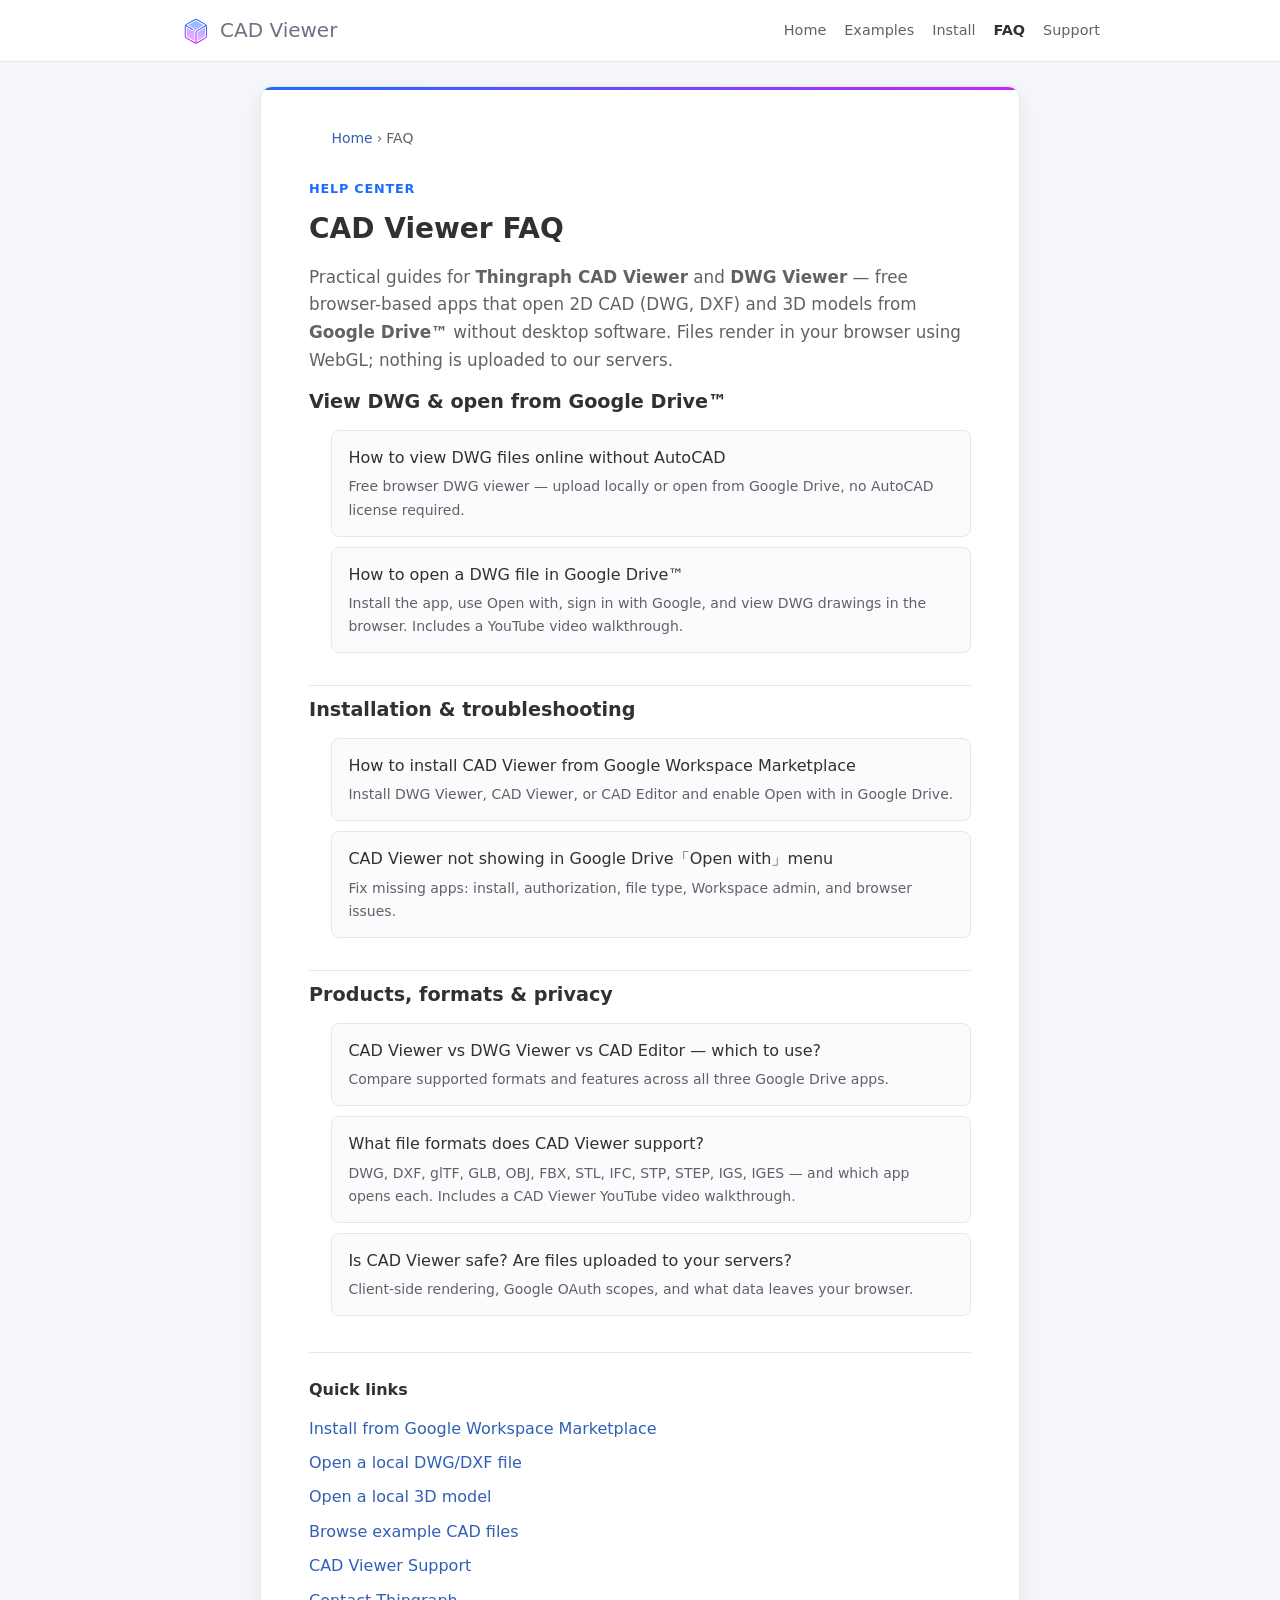
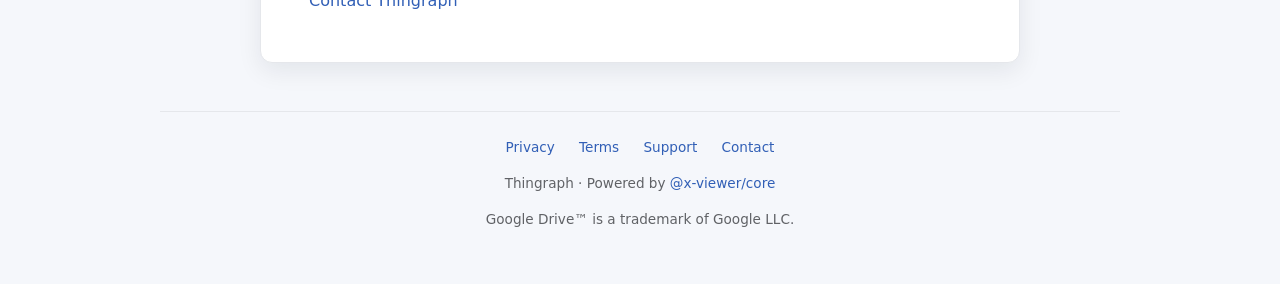
==== faq/index.html @ 72646dc9 "Update" ====
<!DOCTYPE html>
<html lang="en">
  <head>
    <meta charset="UTF-8" />
    <meta name="viewport" content="width=device-width, initial-scale=1.0" />
    <title>FAQ – CAD Viewer &amp; DWG Viewer for Google Drive™ | Thingraph</title>
    <meta
      name="description"
      content="Frequently asked questions about Thingraph CAD Viewer and DWG Viewer for Google Drive™. Guides for opening DWG, DXF, and 3D CAD files, supported formats, installation, and troubleshooting."
    />
    <meta
      name="keywords"
      content="CAD Viewer FAQ, DWG Viewer FAQ, Google Drive CAD, open DWG online, supported CAD formats, Thingraph"
    />
    <link rel="canonical" href="https://cad.thingraph.site/faq/" />
    <meta property="og:type" content="website" />
    <meta property="og:site_name" content="CAD Viewer" />
    <meta property="og:title" content="FAQ – CAD Viewer for Google Drive™" />
    <meta
      property="og:description"
      content="Help articles for opening CAD files from Google Drive™, supported formats, and browser-based DWG/DXF/3D viewing."
    />
    <meta property="og:url" content="https://cad.thingraph.site/faq/" />
    <meta property="og:image" content="https://cad.thingraph.site/og-image.png" />
    <link rel="stylesheet" href="/faq/faq.css" />
    <script type="application/ld+json">
      {
        "@context": "https://schema.org",
        "@type": "CollectionPage",
        "name": "CAD Viewer FAQ",
        "description": "Frequently asked questions and how-to guides for Thingraph CAD Viewer and DWG Viewer for Google Drive.",
        "url": "https://cad.thingraph.site/faq/",
        "isPartOf": {
          "@type": "WebSite",
          "name": "CAD Viewer",
          "url": "https://cad.thingraph.site/"
        },
        "breadcrumb": {
          "@type": "BreadcrumbList",
          "itemListElement": [
            { "@type": "ListItem", "position": 1, "name": "Home", "item": "https://cad.thingraph.site/home" },
            { "@type": "ListItem", "position": 2, "name": "FAQ", "item": "https://cad.thingraph.site/faq/" }
          ]
        }
      }
    </script>
  </head>
  <body>
    <header class="faq-header">
      <div class="faq-header__inner">
        <a class="faq-brand" href="/home">
          <img src="/cube-64.svg" width="32" height="32" alt="" />
          <span>CAD Viewer</span>
        </a>
        <nav aria-label="Main">
          <ul class="faq-nav">
            <li><a href="/home">Home</a></li>
            <li><a href="/examples">Examples</a></li>
            <li><a href="/install">Install</a></li>
            <li><a href="/faq/" aria-current="page">FAQ</a></li>
            <li><a href="/google/cad-viewer-support">Support</a></li>
          </ul>
        </nav>
      </div>
    </header>

    <div class="faq-wrap">
      <article class="faq-card">
        <nav class="faq-breadcrumb" aria-label="Breadcrumb">
          <ol>
            <li><a href="/home">Home</a></li>
            <li><span aria-current="page">FAQ</span></li>
          </ol>
        </nav>

        <p class="faq-eyebrow">Help center</p>
        <h1>CAD Viewer FAQ</h1>
        <p class="faq-lead">
          Practical guides for <strong>Thingraph CAD Viewer</strong> and <strong>DWG Viewer</strong> — free browser-based
          apps that open 2D CAD (DWG, DXF) and 3D models from <strong>Google Drive™</strong> without desktop software.
          Files render in your browser using WebGL; nothing is uploaded to our servers.
        </p>

        <h2 class="faq-section-title">View DWG &amp; open from Google Drive™</h2>
        <ul class="faq-article-list">
          <li>
            <a href="/faq/view-dwg-online-without-autocad.html">
              How to view DWG files online without AutoCAD
              <span class="faq-article-desc">
                Free browser DWG viewer — upload locally or open from Google Drive, no AutoCAD license required.
              </span>
            </a>
          </li>
          <li>
            <a href="/faq/how-to-open-dwg-in-google-drive.html">
              How to open a DWG file in Google Drive™
              <span class="faq-article-desc">
                Install the app, use Open with, sign in with Google, and view DWG drawings in the browser. Includes a
                YouTube video walkthrough.
              </span>
            </a>
          </li>
        </ul>

        <h2 class="faq-section-title">Installation &amp; troubleshooting</h2>
        <ul class="faq-article-list">
          <li>
            <a href="/faq/install-cad-viewer-google-workspace-marketplace.html">
              How to install CAD Viewer from Google Workspace Marketplace
              <span class="faq-article-desc">
                Install DWG Viewer, CAD Viewer, or CAD Editor and enable Open with in Google Drive.
              </span>
            </a>
          </li>
          <li>
            <a href="/faq/open-with-not-showing-in-google-drive.html">
              CAD Viewer not showing in Google Drive「Open with」menu
              <span class="faq-article-desc">
                Fix missing apps: install, authorization, file type, Workspace admin, and browser issues.
              </span>
            </a>
          </li>
        </ul>

        <h2 class="faq-section-title">Products, formats &amp; privacy</h2>
        <ul class="faq-article-list">
          <li>
            <a href="/faq/cad-viewer-vs-dwg-viewer-vs-cad-editor.html">
              CAD Viewer vs DWG Viewer vs CAD Editor — which to use?
              <span class="faq-article-desc">
                Compare supported formats and features across all three Google Drive apps.
              </span>
            </a>
          </li>
          <li>
            <a href="/faq/what-formats-does-cad-viewer-support.html">
              What file formats does CAD Viewer support?
              <span class="faq-article-desc">
                DWG, DXF, glTF, GLB, OBJ, FBX, STL, IFC, STP, STEP, IGS, IGES — and which app opens each. Includes a
                CAD Viewer YouTube video walkthrough.
              </span>
            </a>
          </li>
          <li>
            <a href="/faq/is-cad-viewer-safe-are-files-uploaded-to-servers.html">
              Is CAD Viewer safe? Are files uploaded to your servers?
              <span class="faq-article-desc">
                Client-side rendering, Google OAuth scopes, and what data leaves your browser.
              </span>
            </a>
          </li>
        </ul>

        <section class="faq-related">
          <h2>Quick links</h2>
          <ul>
            <li><a href="/install">Install from Google Workspace Marketplace</a></li>
            <li><a href="/dwg-viewer">Open a local DWG/DXF file</a></li>
            <li><a href="/cad-viewer">Open a local 3D model</a></li>
            <li><a href="/examples">Browse example CAD files</a></li>
            <li><a href="/google/cad-viewer-support">CAD Viewer Support</a></li>
            <li><a href="/contact">Contact Thingraph</a></li>
          </ul>
        </section>
      </article>
    </div>

    <footer class="faq-footer">
      <nav aria-label="Footer">
        <a href="/google/cad-viewer-privacy">Privacy</a>
        <a href="/google/cad-viewer-terms">Terms</a>
        <a href="/google/cad-viewer-support">Support</a>
        <a href="/contact">Contact</a>
      </nav>
      <p>Thingraph · Powered by <a href="https://www.npmjs.com/package/@x-viewer/core" rel="noopener noreferrer">@x-viewer/core</a></p>
      <p>Google Drive™ is a trademark of Google LLC.</p>
    </footer>
  </body>
</html>
---- faq/faq.css ----
/**
 * Static FAQ pages — self-contained styles aligned with cad.thingraph.site.
 * New articles: copy an existing .html, update <title>, meta, JSON-LD, and <main>.
 */
:root {
  --font-sans: ui-sans-serif, system-ui, -apple-system, 'Segoe UI', Roboto, 'Helvetica Neue', Arial, sans-serif;
  --bg-page: #f5f7fb;
  --bg-surface: #ffffff;
  --text-heading: #303133;
  --text-prose: #333333;
  --text-muted: #606266;
  --text-subtle: #6b7280;
  --border-color: #e5e7eb;
  --link-color: #315fb6;
  --link-hover-color: #1a6dff;
  --logo-accent-1: #1a6dff;
  --logo-accent-2: #c822ff;
  --shadow-card: 0 8px 24px rgba(15, 23, 42, 0.08);
  --radius-lg: 12px;
  --max-width: 800px;
}

*,
*::before,
*::after {
  box-sizing: border-box;
}

html {
  font-size: 16px;
  -webkit-text-size-adjust: 100%;
}

body {
  margin: 0;
  font-family: var(--font-sans);
  background: var(--bg-page);
  color: var(--text-prose);
  line-height: 1.65;
  -webkit-font-smoothing: antialiased;
}

a {
  color: var(--link-color);
  text-decoration: none;
}

a:hover {
  color: var(--link-hover-color);
  text-decoration: underline;
}

/* ── Header ─────────────────────────────────────────────────────────────── */
.faq-header {
  background: var(--bg-surface);
  border-bottom: 1px solid var(--border-color);
  position: sticky;
  top: 0;
  z-index: 10;
}

.faq-header__inner {
  max-width: 960px;
  margin: 0 auto;
  padding: 14px 20px;
  display: flex;
  align-items: center;
  justify-content: space-between;
  gap: 16px;
  flex-wrap: wrap;
}

.faq-brand {
  display: inline-flex;
  align-items: center;
  gap: 8px;
  font-size: 1.25rem;
  font-weight: 400;
  color: var(--text-subtle);
  text-decoration: none;
}

.faq-brand:hover {
  color: var(--text-heading);
  text-decoration: none;
}

.faq-brand img {
  width: 32px;
  height: 32px;
}

.faq-nav {
  display: flex;
  flex-wrap: wrap;
  gap: 6px 18px;
  list-style: none;
  margin: 0;
  padding: 0;
  font-size: 0.9rem;
}

.faq-nav a {
  color: var(--text-muted);
}

.faq-nav a[aria-current='page'] {
  color: var(--text-heading);
  font-weight: 600;
  text-decoration: none;
}

/* ── Layout ───────────────────────────────────────────────────────────────── */
.faq-wrap {
  max-width: var(--max-width);
  margin: 0 auto;
  padding: 24px 20px 48px;
}

.faq-card {
  background: var(--bg-surface);
  border: 1px solid var(--border-color);
  border-radius: var(--radius-lg);
  box-shadow: var(--shadow-card);
  padding: 40px 48px;
  background-image: linear-gradient(90deg, var(--logo-accent-1), var(--logo-accent-2));
  background-size: 100% 3px;
  background-position: top;
  background-repeat: no-repeat;
}

@media (max-width: 768px) {
  .faq-card {
    padding: 24px 20px;
  }
}

/* ── Typography ───────────────────────────────────────────────────────────── */
.faq-breadcrumb {
  font-size: 0.875rem;
  color: var(--text-muted);
  margin: 0 0 20px;
}

.faq-breadcrumb ol {
  list-style: none;
  margin: 0;
  padding: 0;
  display: flex;
  flex-wrap: wrap;
  gap: 4px;
}

.faq-breadcrumb li:not(:last-child)::after {
  content: '›';
  margin-left: 4px;
  color: var(--text-subtle);
}

.faq-eyebrow {
  font-size: 0.8rem;
  font-weight: 600;
  letter-spacing: 0.06em;
  text-transform: uppercase;
  color: var(--logo-accent-1);
  margin: 0 0 8px;
}

.faq-card h1 {
  font-size: 1.75rem;
  font-weight: 600;
  color: var(--text-heading);
  line-height: 1.3;
  margin: 0 0 16px;
}

.faq-lead {
  font-size: 1.05rem;
  color: var(--text-muted);
  margin: 0 0 28px;
}

.faq-card h2 {
  font-size: 1.2rem;
  font-weight: 600;
  color: var(--text-heading);
  margin: 32px 0 12px;
  padding-top: 8px;
  border-top: 1px solid var(--border-color);
}

.faq-card h2:first-of-type {
  border-top: none;
  padding-top: 0;
  margin-top: 0;
}

.faq-card h3 {
  font-size: 1.05rem;
  font-weight: 600;
  color: var(--text-heading);
  margin: 20px 0 8px;
}

.faq-card p,
.faq-card li {
  margin: 0 0 12px;
}

.faq-card ul,
.faq-card ol {
  margin: 0 0 16px;
  padding-left: 1.4rem;
}

.faq-card li {
  margin-bottom: 8px;
}

.faq-card code {
  font-size: 0.9em;
  background: #f3f4f6;
  padding: 2px 6px;
  border-radius: 4px;
}

.faq-note {
  background: #f8fafc;
  border-left: 3px solid var(--logo-accent-1);
  padding: 14px 16px;
  margin: 20px 0;
  font-size: 0.95rem;
  color: var(--text-muted);
}

.faq-note strong {
  color: var(--text-heading);
}

/* ── YouTube embed (16:9) ─────────────────────────────────────────────────── */
.faq-video {
  margin: 24px 0 28px;
}

.faq-video__embed {
  position: relative;
  width: 100%;
  aspect-ratio: 16 / 9;
  background: #0f172a;
  border-radius: 8px;
  overflow: hidden;
  border: 1px solid var(--border-color);
}

.faq-video__embed iframe {
  position: absolute;
  inset: 0;
  width: 100%;
  height: 100%;
  border: 0;
}

.faq-video figcaption {
  margin-top: 10px;
  font-size: 0.875rem;
  color: var(--text-muted);
  text-align: center;
}

/* ── Index: article list ──────────────────────────────────────────────────── */
.faq-section-title {
  font-size: 1.1rem;
  font-weight: 600;
  color: var(--text-heading);
  margin: 28px 0 12px;
}

.faq-article-list {
  list-style: none;
  margin: 0;
  padding: 0;
}

.faq-article-list li {
  margin: 0 0 10px;
  padding: 0;
}

.faq-article-list a {
  display: block;
  padding: 14px 16px;
  border: 1px solid var(--border-color);
  border-radius: 8px;
  background: #fafbfc;
  color: var(--text-heading);
  font-weight: 500;
  text-decoration: none;
  transition: border-color 0.15s, box-shadow 0.15s;
}

.faq-article-list a:hover {
  border-color: var(--logo-accent-1);
  box-shadow: 0 2px 8px rgba(26, 109, 255, 0.08);
  text-decoration: none;
  color: var(--link-hover-color);
}

.faq-article-list .faq-article-desc {
  display: block;
  font-size: 0.875rem;
  font-weight: 400;
  color: var(--text-muted);
  margin-top: 4px;
}

/* ── Related links ────────────────────────────────────────────────────────── */
.faq-related {
  margin-top: 36px;
  padding-top: 24px;
  border-top: 1px solid var(--border-color);
}

.faq-related h2 {
  border: none;
  margin-top: 0;
  padding-top: 0;
  font-size: 1rem;
}

.faq-related ul {
  list-style: none;
  padding: 0;
  margin: 0;
}

.faq-related li {
  margin-bottom: 8px;
}

/* ── Footer ───────────────────────────────────────────────────────────────── */
.faq-footer {
  max-width: 960px;
  margin: 0 auto;
  padding: 24px 20px 40px;
  text-align: center;
  font-size: 0.85rem;
  color: var(--text-muted);
  border-top: 1px solid var(--border-color);
}

.faq-footer nav {
  margin-bottom: 12px;
}

.faq-footer nav a {
  margin: 0 10px;
}
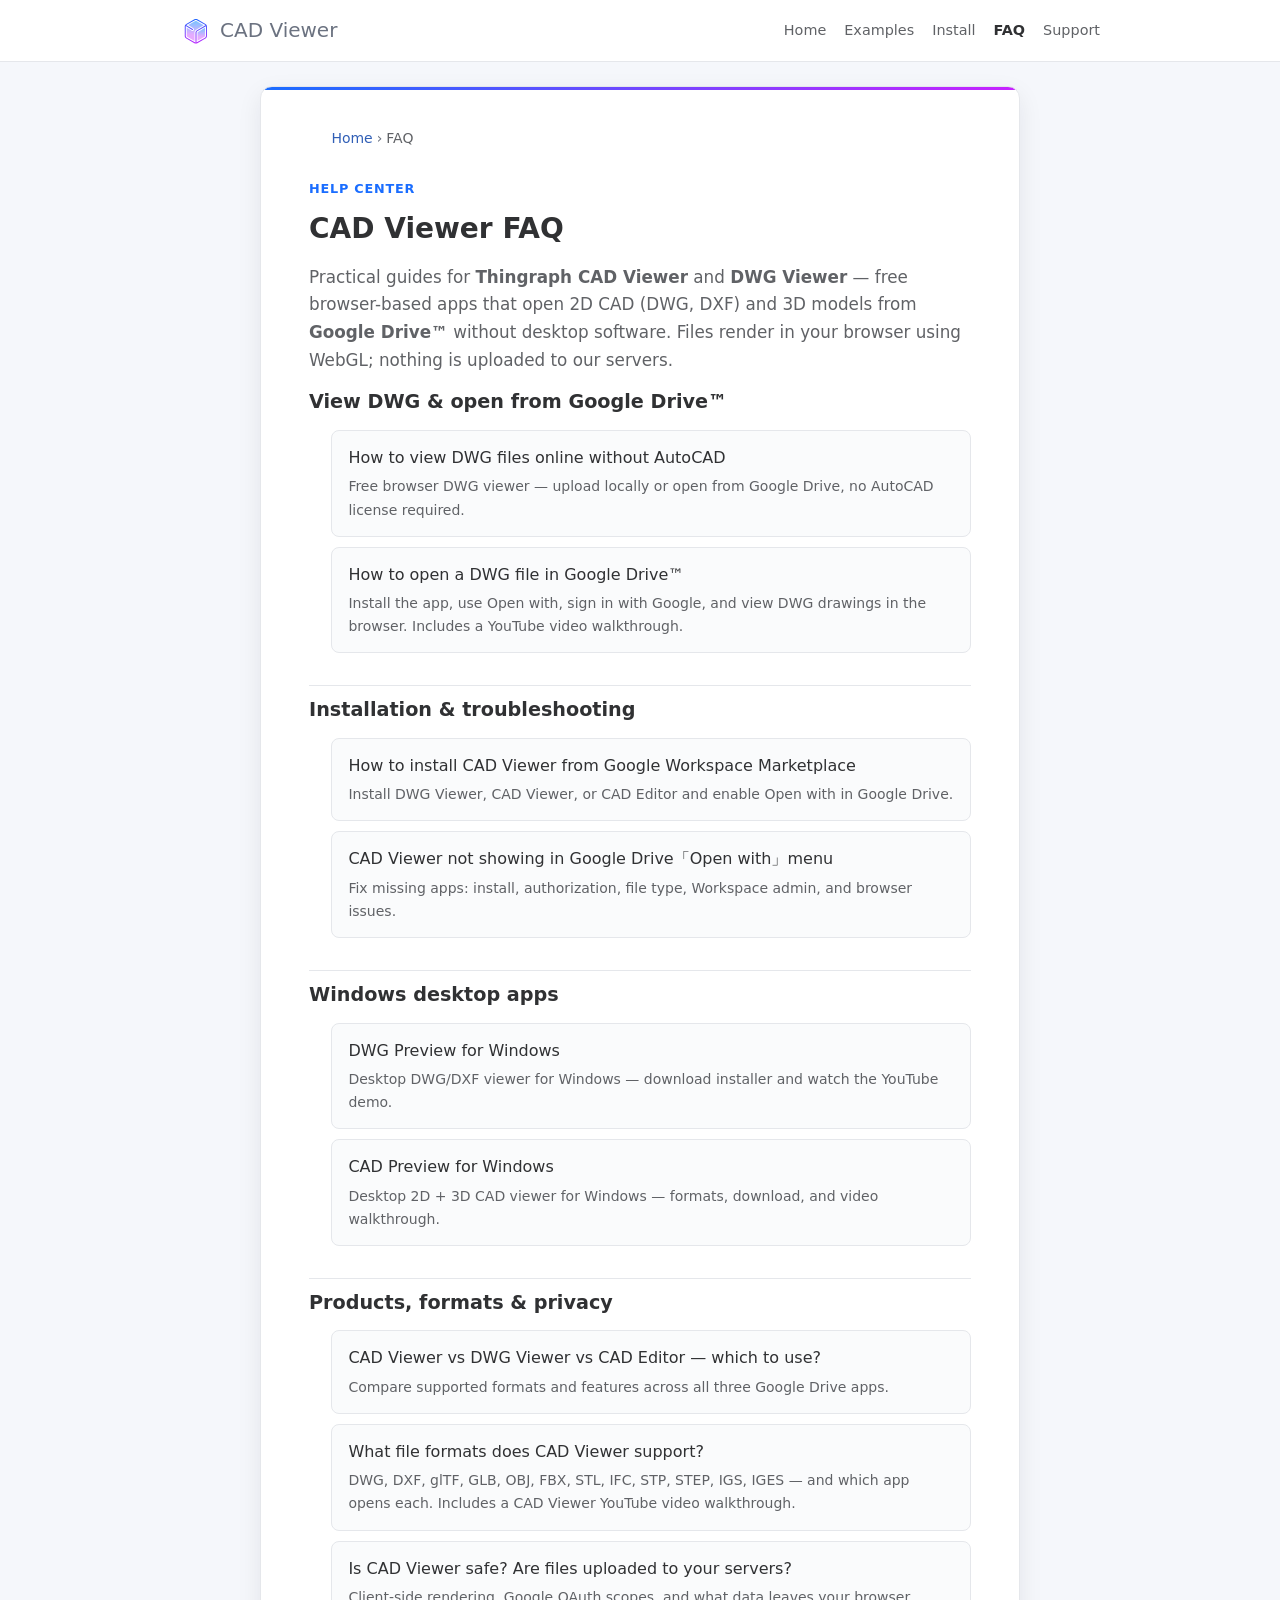
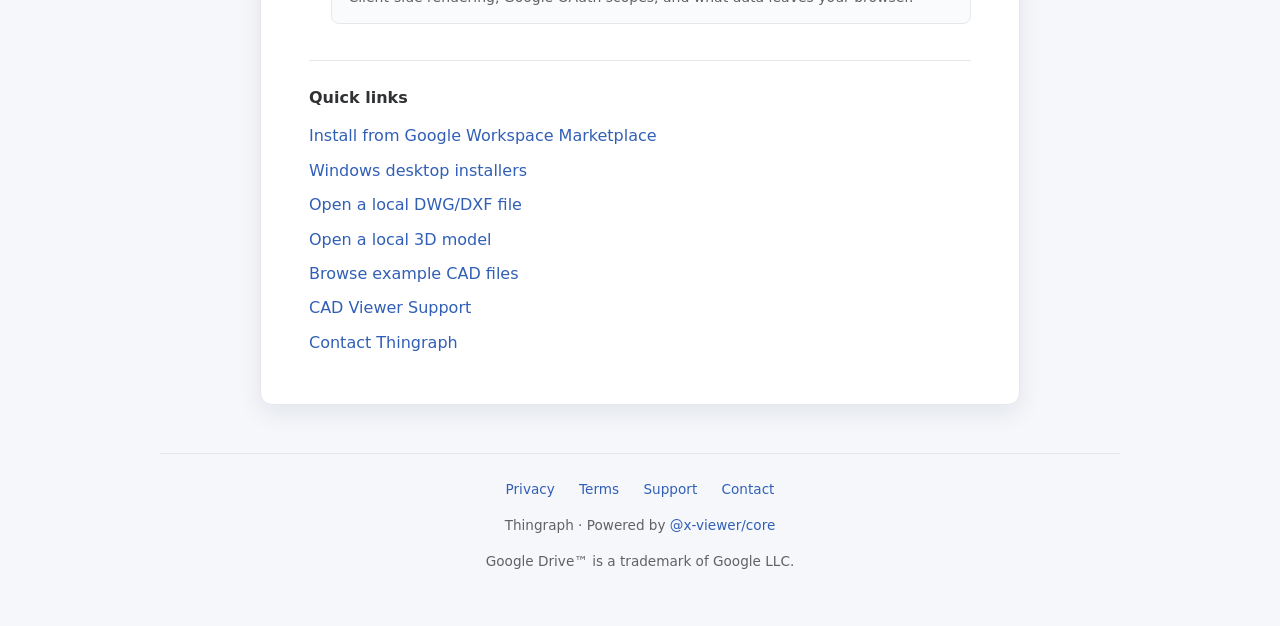
==== commit c2abdb14: "Update" ====
--- a/faq/index.html
+++ b/faq/index.html
@@ -122,6 +122,26 @@
           </li>
         </ul>
 
+        <h2 class="faq-section-title">Windows desktop apps</h2>
+        <ul class="faq-article-list">
+          <li>
+            <a href="/faq/dwg-preview-for-windows.html">
+              DWG Preview for Windows
+              <span class="faq-article-desc">
+                Desktop DWG/DXF viewer for Windows — download installer and watch the YouTube demo.
+              </span>
+            </a>
+          </li>
+          <li>
+            <a href="/faq/cad-preview-for-windows.html">
+              CAD Preview for Windows
+              <span class="faq-article-desc">
+                Desktop 2D + 3D CAD viewer for Windows — formats, download, and video walkthrough.
+              </span>
+            </a>
+          </li>
+        </ul>
+
         <h2 class="faq-section-title">Products, formats &amp; privacy</h2>
         <ul class="faq-article-list">
           <li>
@@ -155,6 +175,7 @@
           <h2>Quick links</h2>
           <ul>
             <li><a href="/install">Install from Google Workspace Marketplace</a></li>
+            <li><a href="/install/windows">Windows desktop installers</a></li>
             <li><a href="/dwg-viewer">Open a local DWG/DXF file</a></li>
             <li><a href="/cad-viewer">Open a local 3D model</a></li>
             <li><a href="/examples">Browse example CAD files</a></li>
